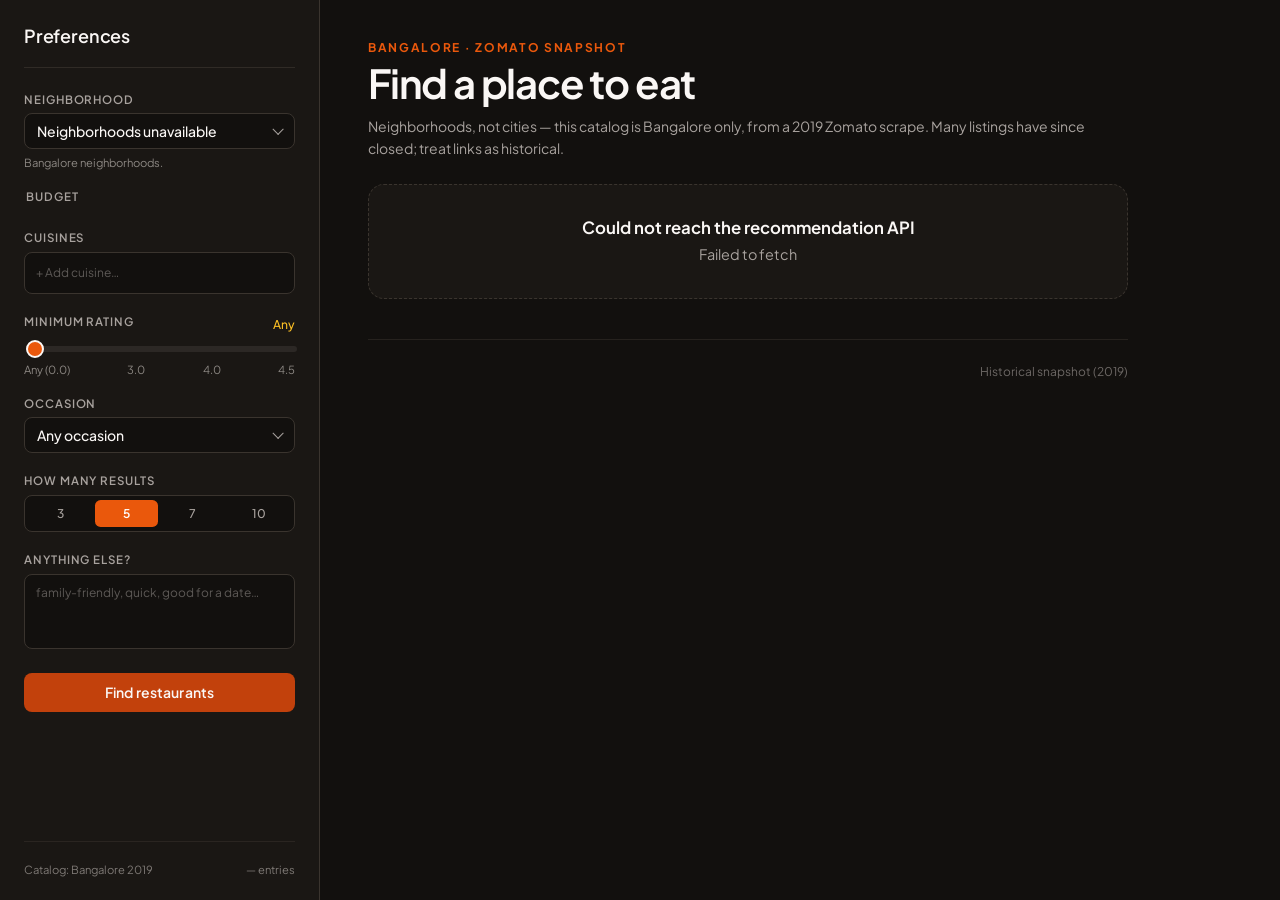
==== frontend/index.html @ 0dc3324e "Add FastAPI backend, frontend, and deployment config" ====
<!DOCTYPE html>
<html lang="en">
<head>
  <meta charset="UTF-8">
  <meta name="viewport" content="width=device-width, initial-scale=1.0">
  <title>Bangalore Restaurant Recommender</title>
  <link rel="preconnect" href="https://fonts.googleapis.com">
  <link rel="preconnect" href="https://fonts.gstatic.com" crossorigin>
  <link href="https://fonts.googleapis.com/css2?family=Plus+Jakarta+Sans:wght@400;500;600;700&display=swap" rel="stylesheet">
  <link rel="stylesheet" href="./styles.css">
</head>
<body>
  <div class="shell">
    <aside class="sidebar" id="sidebar">
      <div>
        <div class="sidebar-head">
          <h2>Preferences</h2>
          <span class="filters-badge" id="filters-badge" hidden>Filters Active</span>
        </div>

        <form id="prefs" class="prefs">
          <div class="field">
            <label for="location">Neighborhood</label>
            <div class="select-wrap">
              <select id="location" name="location">
                <option value="">Loading neighborhoods…</option>
              </select>
            </div>
            <p class="hint" id="location-hint">Bangalore neighborhoods.</p>
          </div>

          <fieldset class="field">
            <legend>Budget</legend>
            <div id="budget-options" class="budget-list"></div>
          </fieldset>

          <div class="field">
            <label for="cuisine-input">Cuisines</label>
            <div class="cuisine-box" id="cuisine-box">
              <div id="cuisine-chips" class="cuisine-chips"></div>
              <input id="cuisine-input" type="text" placeholder="+ Add cuisine…" autocomplete="off" aria-autocomplete="list" aria-controls="cuisine-suggest">
              <ul id="cuisine-suggest" class="suggest" hidden></ul>
            </div>
          </div>

          <div class="field">
            <div class="label-row">
              <label for="min-rating">Minimum rating</label>
              <span id="rating-readout" class="rating-readout">Any</span>
            </div>
            <input id="min-rating" type="range" min="0" max="4.5" step="0.1" value="0">
            <div class="scale">
              <span>Any (0.0)</span>
              <span>3.0</span>
              <span>4.0</span>
              <span>4.5</span>
            </div>
          </div>

          <div class="field">
            <label for="occasion">Occasion</label>
            <div class="select-wrap">
              <select id="occasion" name="occasion">
                <option value="">Any occasion</option>
              </select>
            </div>
          </div>

          <div class="field">
            <span class="label" id="count-label">How many results</span>
            <div class="segment" role="group" aria-labelledby="count-label" id="result-count"></div>
          </div>

          <div class="field">
            <label for="extras">Anything else?</label>
            <textarea id="extras" rows="3" maxlength="500" placeholder="family-friendly, quick, good for a date…"></textarea>
          </div>

          <button type="submit" class="submit" id="submit">Find restaurants</button>
        </form>
      </div>

      <div class="sidebar-foot">
        <span>Catalog: Bangalore 2019</span>
        <span id="catalog-count">— entries</span>
      </div>
    </aside>

    <main class="main">
      <div class="panel">
        <header class="page-head">
          <p class="kicker">Bangalore · Zomato snapshot</p>
          <h1>Find a place to eat</h1>
          <p class="lede" id="lede">
            Neighborhoods, not cities — this catalog is Bangalore only, from a 2019 Zomato scrape.
            Many listings have since closed; treat links as historical.
          </p>
        </header>

        <div id="banner" class="banner" role="status" hidden></div>
        <div id="relaxations" class="notices" hidden></div>
        <p id="summary" class="summary" hidden></p>
        <div id="results"></div>
        <div id="foot" class="foot" hidden>
          <span id="foot-count"></span>
          <span>Historical snapshot (2019)</span>
        </div>
      </div>
    </main>
  </div>

  <script src="./config.js"></script>
  <script src="./app.js"></script>
</body>
</html>
---- frontend/styles.css ----
:root {
  --bg: #12100e;
  --sidebar: #1a1714;
  --card: #231f1c;
  --line: #3a342e;
  --text: #faf7f5;
  --muted: #a8a29e;
  --accent: #ea580c;
  --accent-deep: #c2410c;
  --chip-bg: #3a2418;
  --chip: #fdba74;
  --chip-line: #9a3412;
  --gold: #fbbf24;
  --badge: #2c2825;
  --badge-text: #d6d3d1;
}

* { box-sizing: border-box; }

body {
  margin: 0;
  min-height: 100vh;
  background: var(--bg);
  color: var(--text);
  font-family: "Plus Jakarta Sans", -apple-system, BlinkMacSystemFont, sans-serif;
  -webkit-font-smoothing: antialiased;
}

.shell { display: flex; min-height: 100vh; }

.sidebar {
  width: 320px;
  flex-shrink: 0;
  background: var(--sidebar);
  border-right: 1px solid var(--line);
  padding: 1.5rem;
  display: flex;
  flex-direction: column;
  justify-content: space-between;
  position: sticky;
  top: 0;
  height: 100vh;
  overflow-y: auto;
}

.sidebar-head {
  display: flex;
  align-items: center;
  justify-content: space-between;
  gap: 0.5rem;
  flex-wrap: wrap;
  padding-bottom: 1.25rem;
  border-bottom: 1px solid rgba(58, 52, 46, 0.7);
  margin-bottom: 1.5rem;
}

.sidebar-head h2 {
  margin: 0;
  font-size: 1.125rem;
  font-weight: 600;
  letter-spacing: -0.01em;
}

.filters-badge {
  font-size: 0.75rem;
  font-weight: 500;
  color: var(--muted);
  padding: 0.1rem 0.5rem;
  border-radius: 0.25rem;
  background: var(--badge);
  border: 1px solid rgba(58, 52, 46, 0.5);
}

.prefs { display: flex; flex-direction: column; gap: 1.25rem; }

.field { border: 0; margin: 0; padding: 0; min-width: 0; }

label, .label, legend {
  display: block;
  margin-bottom: 0.4rem;
  font-size: 0.72rem;
  font-weight: 600;
  letter-spacing: 0.08em;
  text-transform: uppercase;
  color: var(--muted);
}

.hint, .scale {
  margin: 0.35rem 0 0;
  font-size: 0.7rem;
  color: rgba(168, 162, 158, 0.8);
}

.scale { display: flex; justify-content: space-between; }

.select-wrap { position: relative; }

select, textarea, #cuisine-input {
  width: 100%;
  background: var(--bg);
  border: 1px solid var(--line);
  border-radius: 0.5rem;
  color: var(--text);
  font: inherit;
}

select {
  appearance: none;
  padding: 0.5rem 2rem 0.5rem 0.75rem;
  font-size: 0.875rem;
  font-weight: 500;
}

.select-wrap::after {
  content: "";
  position: absolute;
  right: 0.8rem;
  top: 50%;
  width: 0.45rem;
  height: 0.45rem;
  border-right: 1.5px solid var(--muted);
  border-bottom: 1.5px solid var(--muted);
  transform: translateY(-70%) rotate(45deg);
  pointer-events: none;
}

select:focus, textarea:focus, #cuisine-input:focus {
  outline: none;
  border-color: var(--accent);
}

.budget-list { display: flex; flex-direction: column; gap: 0.35rem; }

.budget-option {
  display: flex;
  align-items: flex-start;
  gap: 0.6rem;
  font-size: 0.75rem;
  font-weight: 400;
  letter-spacing: normal;
  text-transform: none;
  line-height: 1.35;
  color: var(--muted);
  cursor: pointer;
  padding: 0.15rem 0;
}

.budget-option:has(input:checked) {
  color: var(--text);
  font-weight: 500;
  background: var(--card);
  border: 1px solid rgba(58, 52, 46, 0.6);
  border-radius: 0.4rem;
  padding: 0.35rem 0.4rem;
}

.budget-option input { accent-color: var(--accent); width: 1rem; height: 1rem; }

.cuisine-box {
  position: relative;
  display: flex;
  flex-wrap: wrap;
  gap: 0.35rem;
  align-items: center;
  min-height: 42px;
  padding: 0.45rem;
  background: var(--bg);
  border: 1px solid var(--line);
  border-radius: 0.5rem;
}

.cuisine-box:focus-within { border-color: var(--accent); }

.cuisine-chips { display: contents; }

.chip, .badge {
  display: inline-flex;
  align-items: center;
  gap: 0.25rem;
  padding: 0.1rem 0.5rem;
  border-radius: 0.25rem;
  font-size: 0.75rem;
}

.chip {
  font-weight: 500;
  background: var(--chip-bg);
  color: var(--chip);
  border: 1px solid var(--chip-line);
}

.chip button {
  border: 0;
  background: transparent;
  color: inherit;
  cursor: pointer;
  font: inherit;
  line-height: 1;
  padding: 0;
}

.badge {
  font-weight: 400;
  background: var(--badge);
  color: var(--badge-text);
}

#cuisine-input {
  flex: 1;
  min-width: 8rem;
  border: 0;
  background: transparent;
  padding: 0.2rem 0.25rem;
  font-size: 0.75rem;
}

.suggest {
  position: absolute;
  z-index: 2;
  left: 0;
  right: 0;
  top: calc(100% + 4px);
  margin: 0;
  padding: 0.25rem;
  list-style: none;
  background: var(--sidebar);
  border: 1px solid var(--line);
  border-radius: 0.5rem;
  max-height: 180px;
  overflow-y: auto;
}

.suggest button {
  width: 100%;
  text-align: left;
  background: transparent;
  border: 0;
  color: var(--text);
  font: inherit;
  font-size: 0.8rem;
  padding: 0.4rem 0.5rem;
  border-radius: 0.35rem;
  cursor: pointer;
}

.suggest button:hover, .suggest button[aria-selected="true"] { background: var(--card); }

.label-row { display: flex; justify-content: space-between; align-items: center; }

.rating-readout { font-size: 0.75rem; font-weight: 500; color: var(--gold); }

input[type="range"] {
  width: 100%;
  height: 6px;
  appearance: none;
  background: var(--badge);
  border-radius: 999px;
  accent-color: var(--accent);
}

input[type="range"]::-webkit-slider-thumb {
  appearance: none;
  height: 18px;
  width: 18px;
  border-radius: 999px;
  background: var(--accent);
  border: 2px solid var(--text);
  cursor: pointer;
}

textarea {
  padding: 0.6rem 0.7rem;
  font-size: 0.75rem;
  line-height: 1.5;
  resize: none;
}

textarea::placeholder, #cuisine-input::placeholder { color: rgba(168, 162, 158, 0.5); }

.segment {
  display: grid;
  grid-template-columns: repeat(4, 1fr);
  gap: 0.25rem;
  padding: 0.25rem;
  background: var(--bg);
  border: 1px solid var(--line);
  border-radius: 0.5rem;
}

.segment button {
  border: 0;
  background: transparent;
  color: var(--muted);
  font: inherit;
  font-size: 0.75rem;
  font-weight: 500;
  padding: 0.4rem 0;
  border-radius: 0.35rem;
  cursor: pointer;
}

.segment button[aria-pressed="true"] {
  background: var(--accent);
  color: white;
  font-weight: 600;
}

.submit {
  width: 100%;
  border: 0;
  border-radius: 0.5rem;
  padding: 0.65rem 1rem;
  background: var(--accent-deep);
  color: var(--text);
  font: inherit;
  font-size: 0.875rem;
  font-weight: 600;
  letter-spacing: 0.01em;
  cursor: pointer;
}

.submit:hover:not(:disabled) { background: var(--accent); }
.submit:disabled { opacity: 0.6; cursor: wait; }

.sidebar-foot {
  margin-top: 1.5rem;
  padding-top: 1.25rem;
  border-top: 1px solid rgba(58, 52, 46, 0.5);
  display: flex;
  justify-content: space-between;
  font-size: 0.7rem;
  color: rgba(168, 162, 158, 0.7);
}

.main { flex: 1; padding: 2.5rem 3rem 3rem; overflow-y: auto; }
.panel { max-width: 760px; }

.kicker {
  margin: 0 0 0.4rem;
  font-size: 0.75rem;
  font-weight: 700;
  letter-spacing: 0.14em;
  text-transform: uppercase;
  color: var(--accent);
}

h1 {
  margin: 0 0 0.6rem;
  font-size: 2.5rem;
  font-weight: 650;
  letter-spacing: -0.03em;
  line-height: 1.1;
}

.lede { margin: 0; max-width: 720px; font-size: 0.875rem; line-height: 1.6; color: var(--muted); }

.banner, .notice {
  margin-top: 1.25rem;
  padding: 0.75rem 0.9rem;
  border-radius: 0.6rem;
  background: #1c2430;
  border: 1px solid #334155;
  color: #e2e8f0;
  font-size: 0.85rem;
  line-height: 1.45;
}

.notices { display: flex; flex-direction: column; gap: 0.5rem; }

.notice {
  background: #2a2118;
  border-color: rgba(234, 88, 12, 0.45);
  color: var(--text);
}

.summary {
  margin: 1.25rem 0 0;
  padding-bottom: 1rem;
  border-bottom: 1px solid rgba(58, 52, 46, 0.6);
  font-size: 0.9rem;
  line-height: 1.5;
}

.cards { display: flex; flex-direction: column; gap: 0.75rem; margin-top: 1.25rem; }

.card {
  background: var(--card);
  border: 1px solid var(--line);
  border-radius: 16px;
  padding: 1rem;
}

.card-row { display: flex; align-items: flex-start; gap: 0.85rem; }

.rank {
  width: 1.75rem;
  height: 1.75rem;
  border-radius: 999px;
  background: var(--accent);
  color: white;
  display: flex;
  align-items: center;
  justify-content: center;
  font-size: 0.875rem;
  font-weight: 700;
  flex-shrink: 0;
  margin-top: 0.1rem;
}

.card-body { flex: 1; min-width: 0; }

.card-head { display: flex; align-items: baseline; justify-content: space-between; gap: 0.5rem; }

.card-title {
  margin: 0;
  font-size: 1.125rem;
  font-weight: 700;
  line-height: 1.3;
  overflow: hidden;
  text-overflow: ellipsis;
  white-space: nowrap;
}

.zomato {
  flex-shrink: 0;
  font-size: 0.75rem;
  font-weight: 600;
  color: var(--accent);
  text-decoration: none;
}

.zomato:hover { text-decoration: underline; }

.meta {
  margin-top: 0.15rem;
  font-size: 0.875rem;
  color: var(--muted);
  display: flex;
  flex-wrap: wrap;
  gap: 0.35rem 0.4rem;
}

.rating { color: var(--gold); font-weight: 600; }

.tags { display: flex; flex-wrap: wrap; align-items: center; gap: 0.35rem; margin-top: 0.6rem; }

.tag-rule { width: 1px; height: 0.75rem; background: var(--line); margin: 0 0.2rem; }

.explain { margin: 0.75rem 0 0; font-size: 0.875rem; line-height: 1.55; }
.address { margin: 0.45rem 0 0; font-size: 0.75rem; color: var(--muted); }

.why { margin-top: 0.75rem; padding-top: 0.6rem; border-top: 1px solid rgba(58, 52, 46, 0.7); }

.why summary {
  cursor: pointer;
  font-size: 0.75rem;
  color: var(--muted);
  list-style: none;
}

.why summary::-webkit-details-marker { display: none; }
.why[open] summary { color: var(--text); }

.why-panel {
  margin-top: 0.5rem;
  background: var(--sidebar);
  border: 1px solid rgba(58, 52, 46, 0.8);
  border-radius: 0.5rem;
  padding: 0.75rem;
  font-size: 0.75rem;
  color: var(--muted);
}

.why-panel p { margin: 0 0 0.5rem; color: var(--text); }

.why-stats { display: flex; flex-wrap: wrap; gap: 0.35rem 1rem; color: var(--badge-text); }
.why-stats b { color: var(--text); font-weight: 600; }
.boost { color: var(--accent); }
.score { color: var(--gold); }
.yes { color: #34d399; }

.empty {
  margin-top: 1.5rem;
  background: var(--sidebar);
  border: 1px dashed var(--line);
  border-radius: 16px;
  padding: 2rem 1.5rem;
  text-align: center;
  color: var(--muted);
}

.empty h2 { margin: 0 0 0.4rem; font-size: 1.05rem; font-weight: 650; color: var(--text); letter-spacing: 0; text-transform: none; }
.empty p { margin: 0; font-size: 0.9rem; line-height: 1.5; }

.foot {
  margin-top: 2.5rem;
  padding: 1.5rem 0 2rem;
  border-top: 1px solid rgba(58, 52, 46, 0.5);
  display: flex;
  justify-content: space-between;
  font-size: 0.75rem;
  color: rgba(168, 162, 158, 0.6);
}

@media (max-width: 768px) {
  .shell { flex-direction: column; }
  .sidebar {
    width: 100%;
    height: auto;
    position: relative;
    border-right: 0;
    border-bottom: 1px solid var(--line);
  }
  .main { padding: 1.25rem 1rem 2.5rem; }
  h1 { font-size: 1.85rem; }
  .card-head { flex-wrap: wrap; }
  .card-title { white-space: normal; }
  .foot { flex-direction: column; gap: 0.35rem; }
}
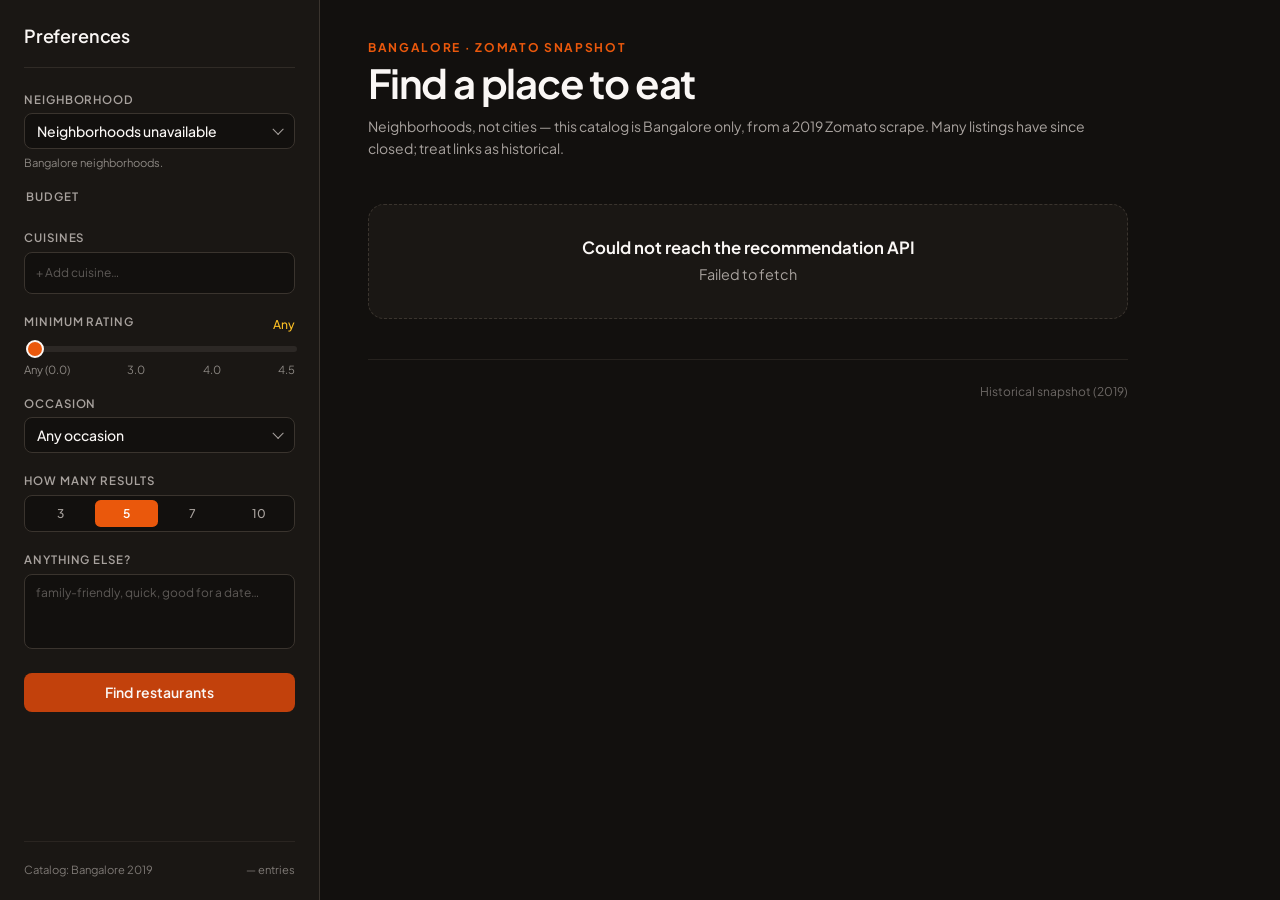
==== commit ce7722d2: "Frontend polish: loading state, favicon, tighter notices, hostname API switch" ====
--- a/frontend/index.html
+++ b/frontend/index.html
@@ -4,6 +4,7 @@
   <meta charset="UTF-8">
   <meta name="viewport" content="width=device-width, initial-scale=1.0">
   <title>Bangalore Restaurant Recommender</title>
+  <link rel="icon" href="data:image/svg+xml,%3Csvg xmlns='http://www.w3.org/2000/svg' viewBox='0 0 16 16'%3E%3Ccircle cx='8' cy='8' r='8' fill='%23ea580c'/%3E%3C/svg%3E">
   <link rel="preconnect" href="https://fonts.googleapis.com">
   <link rel="preconnect" href="https://fonts.gstatic.com" crossorigin>
   <link href="https://fonts.googleapis.com/css2?family=Plus+Jakarta+Sans:wght@400;500;600;700&display=swap" rel="stylesheet">
--- a/frontend/styles.css
+++ b/frontend/styles.css
@@ -365,9 +365,15 @@
   line-height: 1.45;
 }
 
-.notices { display: flex; flex-direction: column; gap: 0.5rem; }
+.notices {
+  display: flex;
+  flex-direction: column;
+  gap: 8px;
+  margin-top: 1.25rem;
+}
 
 .notice {
+  margin: 0;
   background: #2a2118;
   border-color: rgba(234, 88, 12, 0.45);
   color: var(--text);
